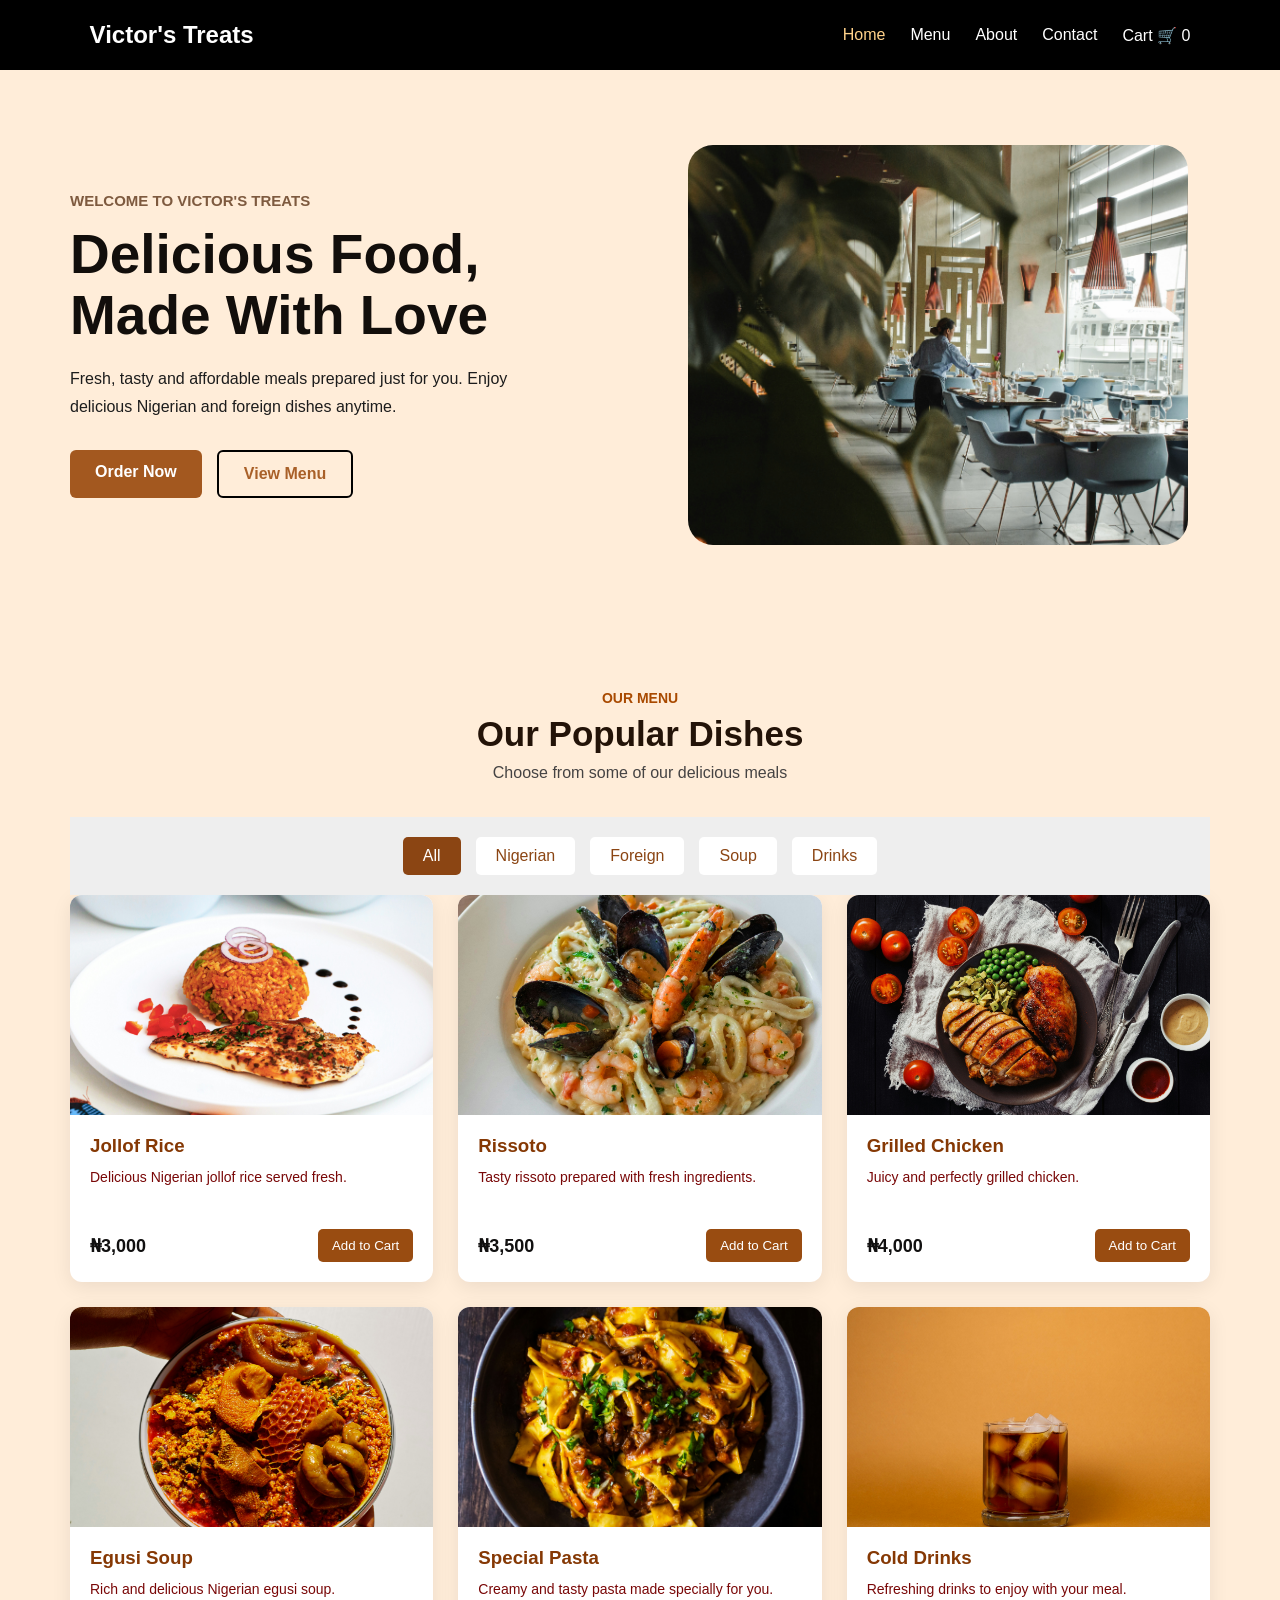
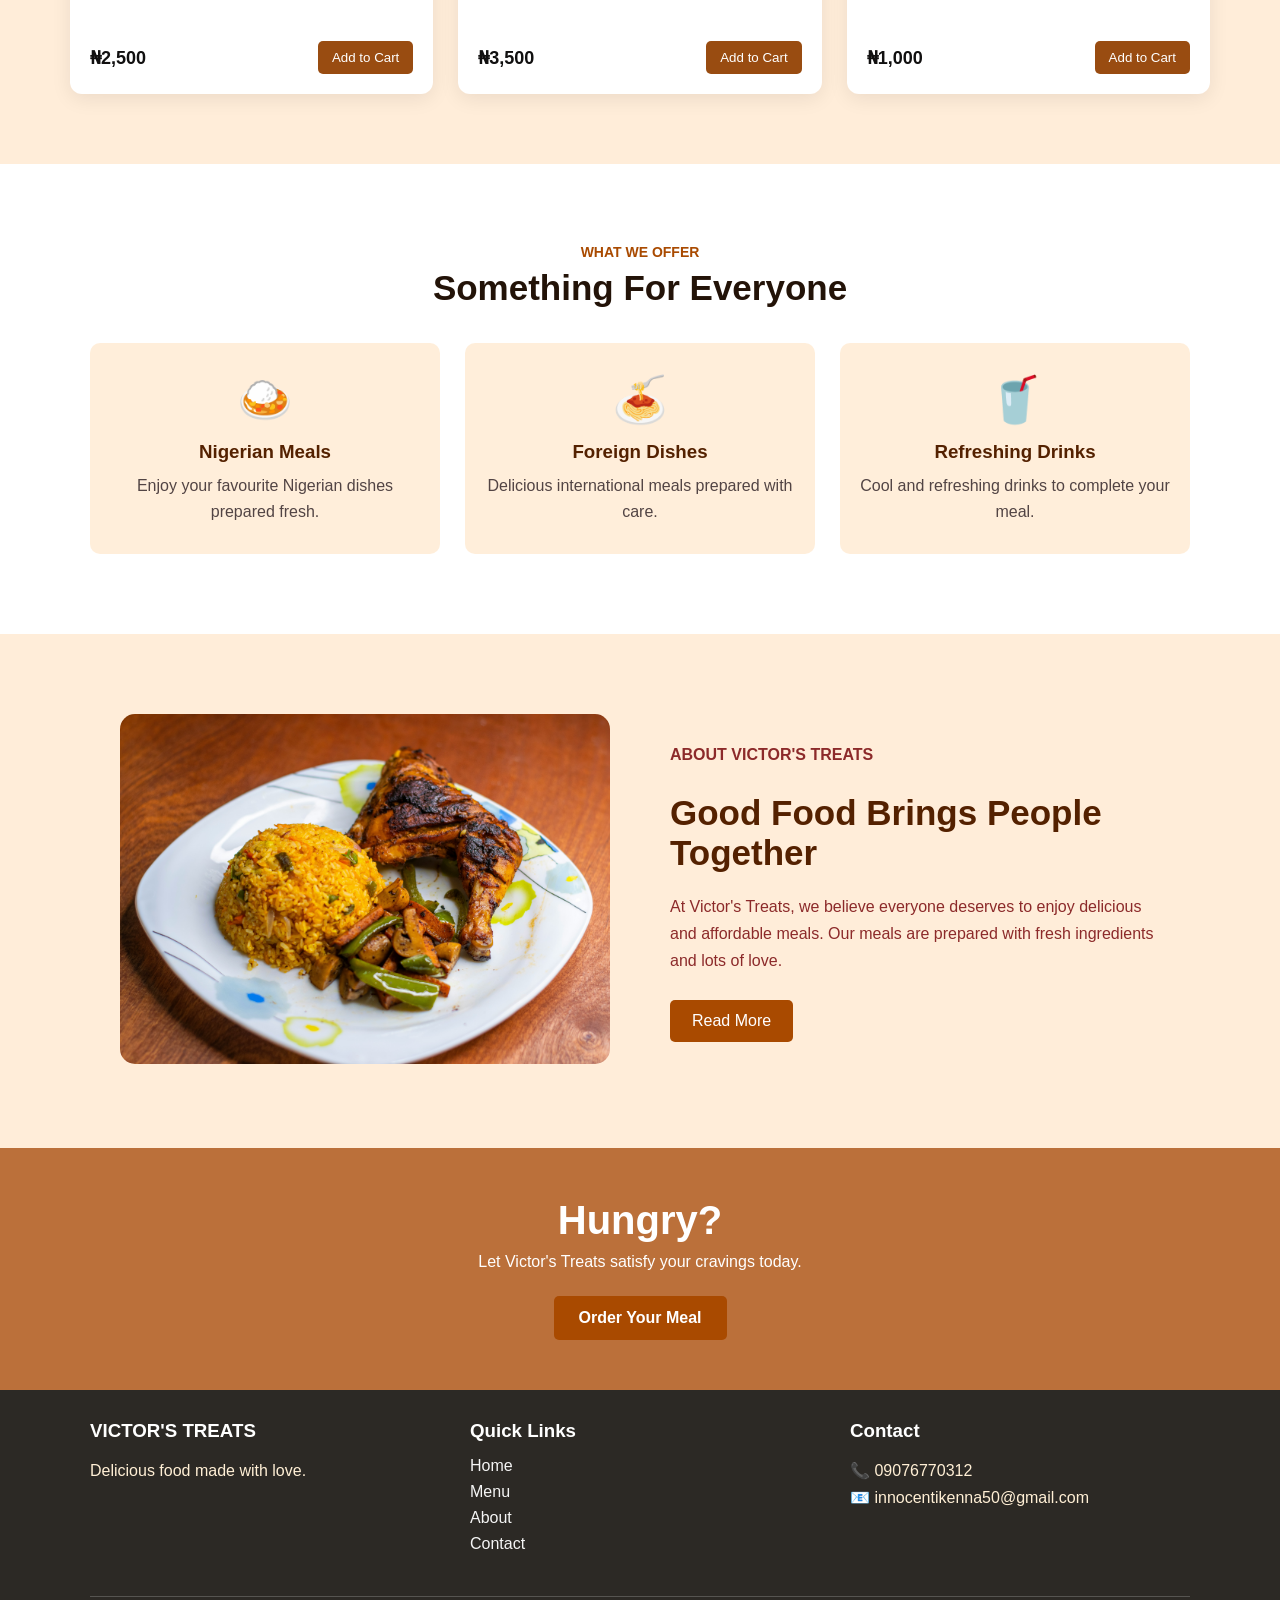
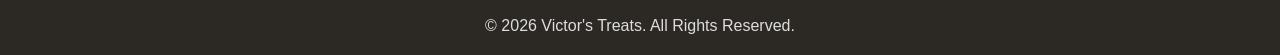
==== index.html @ 65d085de "first commit" ====
<!doctype html>
<html lang="en">
  <head>
    <meta charset="UTF-8" />
    <meta name="viewport" content="width=device-width, initial-scale=1.0" />
    <title>Victor's Treats | Home</title>

    <link rel="stylesheet" href="home.css" />
  </head>

  <body>
    <!-- HEADER -->
    <header>
      <div class="logo">Victor's Treats</div>

      <nav>
        <a href="index.html" class="active">Home</a>
        <a href="#menu">Menu</a>
        <a href="about.html">About</a>
        <a href="contact.html">Contact</a>
        <a href="cart.html">
          Cart 🛒
          <span id="cart-count">0</span>
        </a>
      </nav>
    </header>

    <!-- HERO SECTION -->
    <section class="hero">
      <div class="hero-text">
        <p class="welcome">WELCOME TO VICTOR'S TREATS</p>

        <h1>
          Delicious Food,<br />
          Made With Love
        </h1>

        <p class="hero-description">
          Fresh, tasty and affordable meals prepared just for you. Enjoy
          delicious Nigerian and foreign dishes anytime.
        </p>

        <div class="hero-buttons">
          <a href="#menu" class="order-btn">Order Now</a>
          <a href="#menu" class="menu-btn">View Menu</a>
        </div>
      </div>

      <div class="hero-image">
        <img src="img/home.jpg" alt="Delicious food" />
      </div>
    </section>

    <!-- MENU SECTION -->
    <section class="menu-section" id="menu">
      <div class="section-title">
        <p>OUR MENU</p>
        <h2>Our Popular Dishes</h2>
        <span>Choose from some of our delicious meals</span>
      </div>

      <!-- CATEGORY BUTTONS -->
      <div class="category">
        <button class="category-btn active" data-category="all">All</button>
        <button class="category-btn" data-category="nigerian">Nigerian</button>
        <button class="category-btn" data-category="foreign">Foreign</button>
        <button class="category-btn" data-category="soup">Soup</button>
        <button class="category-btn" data-category="drinks">Drinks</button>
      </div>

      <div class="food-container">
        <div class="food-card" data-category="nigerian">
          <img src="img/jollof.jpg" alt="Jollof Rice" />

          <div class="food-info">
            <h3>Jollof Rice</h3>
            <p>Delicious Nigerian jollof rice served fresh.</p>
            <div class="food-bottom">
              <strong>₦3,000</strong>

              <button class="add-cart">Add to Cart</button>
            </div>
          </div>
        </div>

        <div class="food-card" data-category="foreign">
          <img src="img/rissoto.jpg" alt="Fried Rice" />

          <div class="food-info">
            <h3>Rissoto</h3>

            <p>Tasty rissoto prepared with fresh ingredients.</p>

            <div class="food-bottom">
              <strong>₦3,500</strong>

              <button class="add-cart">Add to Cart</button>
            </div>
          </div>
        </div>

        <div class="food-card" data-category="nigerian">
          <img src="img/chicken.jpg" alt="Chicken" />
          <div class="food-info">
            <h3>Grilled Chicken</h3>

            <p>Juicy and perfectly grilled chicken.</p>

            <div class="food-bottom">
              <strong>₦4,000</strong>

              <button class="add-cart">Add to Cart</button>
            </div>
          </div>
        </div>

        <div class="food-card" data-category="soup">
          <img src="img/soup.jpg" alt="Soup" />

          <div class="food-info">
            <h3>Egusi Soup</h3>

            <p>Rich and delicious Nigerian egusi soup.</p>

            <div class="food-bottom">
              <strong>₦2,500</strong>

              <button class="add-cart">Add to Cart</button>
            </div>
          </div>
        </div>

        <div class="food-card" data-category="foreign">
          <img src="img/pasta.jpg" alt="Pasta" />

          <div class="food-info">
            <h3>Special Pasta</h3>

            <p>Creamy and tasty pasta made specially for you.</p>

            <div class="food-bottom">
              <strong>₦3,500</strong>

              <button class="add-cart">Add to Cart</button>
            </div>
          </div>
        </div>

        <div class="food-card" data-category="drinks">
          <img src="img/drink.jpg" alt="Cold Drink" />

          <div class="food-info">
            <h3>Cold Drinks</h3>

            <p>Refreshing drinks to enjoy with your meal.</p>

            <div class="food-bottom">
              <strong>₦1,000</strong>

              <button class="add-cart">Add to Cart</button>
            </div>
          </div>
        </div>
      </div>
    </section>

    <section class="offer-section">
      <div class="section-title">
        <p>WHAT WE OFFER</p>
        <h2>Something For Everyone</h2>
      </div>

      <div class="offer-container">
        <div class="offer-card">
          <div class="offer-icon">🍛</div>
          <h3>Nigerian Meals</h3>
          <p>Enjoy your favourite Nigerian dishes prepared fresh.</p>
        </div>

        <div class="offer-card">
          <div class="offer-icon">🍝</div>
          <h3>Foreign Dishes</h3>
          <p>Delicious international meals prepared with care.</p>
        </div>

        <div class="offer-card">
          <div class="offer-icon">🥤</div>
          <h3>Refreshing Drinks</h3>
          <p>Cool and refreshing drinks to complete your meal.</p>
        </div>
      </div>
    </section>

    <!-- ABOUT PREVIEW -->
    <section class="about-preview">
      <div class="about-image">
        <img src="img/friedrice.jpg" alt="Victor's Treats" />
      </div>

      <div class="about-text">
        <p class="small-heading">ABOUT VICTOR'S TREATS</p>
        <h2>Good Food Brings People Together</h2>
        <p>
          At Victor's Treats, we believe everyone deserves to enjoy delicious
          and affordable meals. Our meals are prepared with fresh ingredients
          and lots of love.
        </p>

        <a href="about.html" class="read-more"> Read More </a>
      </div>
    </section>

    <!-- CALL TO ACTION -->
    <section class="cta">
      <h2>Hungry?</h2>
      <p>Let Victor's Treats satisfy your cravings today.</p>
      <a href="#menu"> Order Your Meal </a>
    </section>

    <footer>
      <div class="footer-content">
        <div>
          <h3>VICTOR'S TREATS</h3>

          <p>Delicious food made with love.</p>
        </div>

        <div>
          <h3>Quick Links</h3>

          <a href="home.html">Home</a>
          <a href="#menu">Menu</a>
          <a href="about.html">About</a>
          <a href="contact.html">Contact</a>
        </div>

        <div>
          <h3>Contact</h3>

          <p>📞 09076770312</p>
          <p>📧 innocentikenna50@gmail.com</p>
        </div>
      </div>

      <div class="copyright">
        <p>© 2026 Victor's Treats. All Rights Reserved.</p>
      </div>
    </footer>

    <script src="home.js"></script>
  </body>
</html>
---- home.css ----
* {
  margin: 0;
  padding: 0;
  box-sizing: border-box;
}

html {
  scroll-behavior: smooth;
}

body {
  font-family: Arial, sans-serif;
  background: rgba(255, 228, 196, 0.63);
  color: #333;
  overflow-x: hidden;
}

header {
  position: sticky;
  top: 0;
  z-index: 1000;

  width: 100%;
  min-height: 70px;

  display: flex;
  align-items: center;
  justify-content: space-between;

  padding: 15px 7%;

  background: black;
}

.logo {
  color: white;
  font-size: 24px;
  font-weight: bold;
}

nav {
  display: flex;
  align-items: center;
  gap: 25px;
}

nav a {
  color: white;
  text-decoration: none;
  font-size: 16px;
  transition: 0.3s;
}

nav a:hover,
nav a.active {
  color: #ffd28a;
}

.category {
  position: sticky;
  top: 70px;
  z-index: 900;

  display: flex;
  justify-content: center;
  gap: 15px;

  padding: 20px;
  background-color: #eee;
}

.category-btn {
  padding: 10px 20px;
  border: none;
  border-radius: 5px;

  background-color: white;
  color: #8b4513;

  cursor: pointer;
  font-size: 16px;
}

.category-btn:hover {
  background-color: #8b4513;
  color: white;
}

.category-btn.active {
  background-color: #8b4513;
  color: white;
}

/*HERO*/
.hero {
  width: 100%;
  max-width: 1200px;
  margin: auto;

  min-height: 550px;

  padding: 70px 30px;

  display: flex;
  align-items: center;
  justify-content: space-between;

  gap: 50px;
}

.hero-text {
  flex: 1;
}

.welcome {
  color: #7e5a3f;
  font-size: 15px;
  font-weight: bold;
  margin-bottom: 15px;
}

.hero h1 {
  font-size: 55px;
  line-height: 1.1;
  color: #120e0b;
  margin-bottom: 20px;
}

.hero-description {
  max-width: 500px;
  line-height: 1.7;
  color: #1c1c1c;
  margin-bottom: 30px;
}

.hero-buttons {
  display: flex;
  gap: 15px;
}

.order-btn,
.menu-btn {
  padding: 13px 25px;
  border-radius: 6px;
  text-decoration: none;
  font-weight: bold;
}

.order-btn {
  background: #a3581f;
  color: white;
}

.menu-btn {
  border: 2px solid #000000;
  color: #a96028;
}

.order-btn:hover {
  background: #7d3500;
}

.menu-btn:hover {
  background: #a3581f;
  color: white;
}

.hero-image {
  flex: 1;
  display: flex;
  justify-content: center;
}

.hero-image img {
  width: 100%;
  max-width: 500px;
  height: 400px;

  object-fit: cover;

  border-radius: 25px;
}

/*SECTION TITLE*/

.section-title {
  text-align: center;
  margin-bottom: 35px;
}

.section-title p {
  color: #a94a00;
  font-size: 14px;
  font-weight: bold;
  margin-bottom: 8px;
}

.section-title h2 {
  font-size: 35px;
  color: #231308;
  margin-bottom: 10px;
}

.section-title span {
  color: #454343;
}

/* MENU*/

.menu-section {
  width: 100%;
  max-width: 1200px;
  margin: auto;
  padding: 70px 30px;
}

/* CATEGORY BUTTONS */
.category {
  position: sticky;
  top: 70px;
  z-index: 900;

  display: flex;
  justify-content: center;
  gap: 15px;

  padding: 20px;
  background-color: #eee;
}

.category-btn {
  padding: 10px 20px;
  border: none;
  border-radius: 5px;

  background-color: white;
  color: #8b4513;

  cursor: pointer;
  font-size: 16px;
}

.category-btn:hover {
  background-color: #8b4513;
  color: white;
}

.category-btn.active {
  background-color: #8b4513;
  color: white;
}
/* FOOD GRID */
.food-container {
  width: 100%;
  display: grid;
  grid-template-columns: repeat(3, 1fr);
  gap: 25px;
}

/* FOOD CARD */
.food-card {
  background: white;
  border-radius: 12px;
  overflow: hidden;
  box-shadow: 0 5px 20px rgba(0, 0, 0, 0.08);
  transition: 0.3s;
}

.food-card:hover {
  transform: translateY(-5px);
  box-shadow: 0 10px 25px rgba(0, 0, 0, 0.12);
}

.food-card > img {
  width: 100%;
  height: 220px;
  object-fit: cover;
  display: block;
}

.food-info {
  padding: 20px;
}

.food-info h3 {
  color: #853804;
  margin-bottom: 10px;
}

.food-info p {
  color: #790707;
  line-height: 1.5;
  font-size: 14px;
  min-height: 42px;
}

.food-bottom {
  display: flex;
  justify-content: space-between;
  align-items: center;
  margin-top: 20px;
}

.food-bottom strong {
  color: #111010;
  font-size: 18px;
}

.add-cart {
  border: none;
  background: #994c11;
  color: white;
  padding: 9px 14px;
  border-radius: 5px;
  cursor: pointer;
}

.add-cart:hover {
  background: #411d03;
}



.offer-section {
  width: 100%;
  padding: 80px 7%;
  background: white;
}

.offer-container {
  max-width: 1100px;
  margin: auto;
  display: grid;
  grid-template-columns: repeat(3, 1fr);
  gap: 25px;
}

.offer-card {
  text-align: center;
  padding: 30px 20px;
  border-radius: 10px;
  background: rgba(255, 228, 196, 0.63);
}

.offer-icon {
  font-size: 45px;
  margin-bottom: 15px;
}

.offer-card h3 {
  color: #542100;
  margin-bottom: 10px;
}

.offer-card p {
  color: #524444;
  line-height: 1.6;
}


.about-preview {
  max-width: 1100px;
  margin: auto;
  padding: 80px 30px;
  display: flex;
  align-items: center;
  gap: 60px;
}

.about-image {
  flex: 1;
}

.about-image img {
  width: 100%;
  height: 350px;
  object-fit: cover;
  border-radius: 15px;
}

.about-text {
  flex: 1;
}

.small-heading {
  color: #4d433b;
  font-weight: bold;

  margin-bottom: 10px;
}

.about-text h2 {
  color: #542100;
  font-size: 35px;

  margin-bottom: 20px;
}

.about-text p {
  line-height: 1.7;
  color: #8c2a2a;
  margin-bottom: 25px;
}

.read-more {
  display: inline-block;
  padding: 12px 22px;
  background: #a94a00;
  color: white;
  text-decoration: none;
  border-radius: 5px;
}

.cta {
  text-align: center;
  padding: 50px 20px;
  background: #bb703a;
  color: white;
}

.cta h2 {
  font-size: 40px;
  margin-bottom: 10px;
}

.cta p {
  margin-bottom: 25px;
}

.cta a {
  display: inline-block;
  padding: 13px 25px;
  background: #a94a00;
  color: white;
  text-decoration: none;
  border-radius: 5px;
  font-weight: bold;
}

footer {
  background: rgba(0, 0, 0, 0.829);
  color: white;
  padding: 30px 7% 20px;
}

.footer-content {
  max-width: 1100px;
  margin: auto;
  display: grid;
  grid-template-columns: repeat(3, 1fr);
  gap: 40px;
}

.footer-content h3 {
  margin-bottom: 15px;
}

.footer-content p {
  color: papayawhip;
  line-height: 1.7;
}

.footer-content a {
  display: block;
  color: whitesmoke;
  text-decoration: none;
  margin-bottom: 8px;
}

.footer-content a:hover {
  color: #ffd28a;
}

.copyright {
  text-align: center;
  border-top: 1px solid rgba(255, 255, 255, 0.2);
  margin-top: 35px;
  padding-top: 20px;
  color: #ddd;
}

@media (max-width: 900px) {
  .hero {
    flex-direction: column;
    text-align: center;
  }

  .hero-description {
    margin-left: auto;
    margin-right: auto;
  }

  .hero-buttons {
    justify-content: center;
  }

  .hero h1 {
    font-size: 45px;
  }

  .food-container {
    grid-template-columns: repeat(2, 1fr);
  }

  .offer-container {
    grid-template-columns: repeat(2, 1fr);
  }

  .about-preview {
    flex-direction: column;
  }
}

@media (max-width: 600px) {
  header {
    flex-direction: column;

    gap: 15px;
  }

  nav {
    flex-wrap: wrap;
    justify-content: center;
    gap: 12px;
  }

  .hero {
    padding-top: 40px;
  }

  .hero h1 {
    font-size: 38px;
  }

  .hero-image img {
    height: 300px;
  }

  .food-container {
    grid-template-columns: 1fr;
  }

  .offer-container {
    grid-template-columns: 1fr;
  }
  
  .footer-content {
    grid-template-columns: 1fr;
    text-align: center;
  }
}
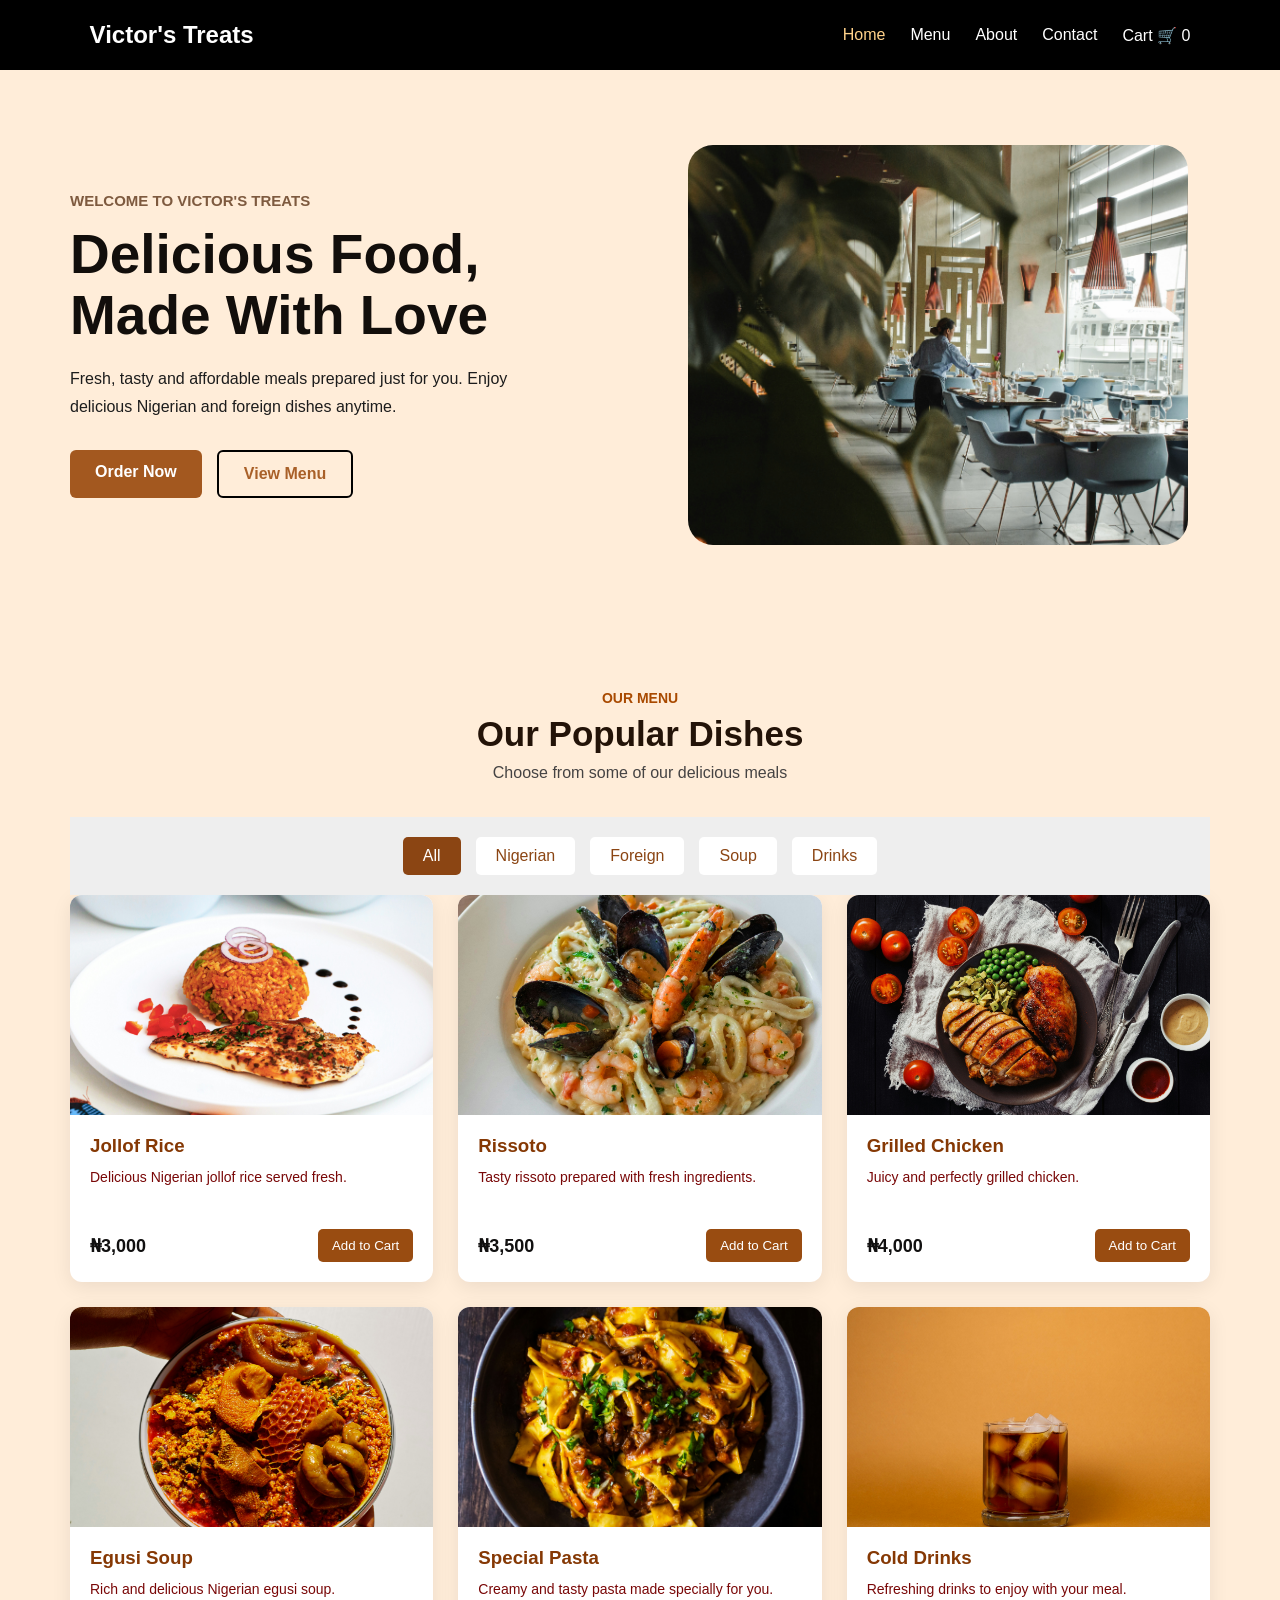
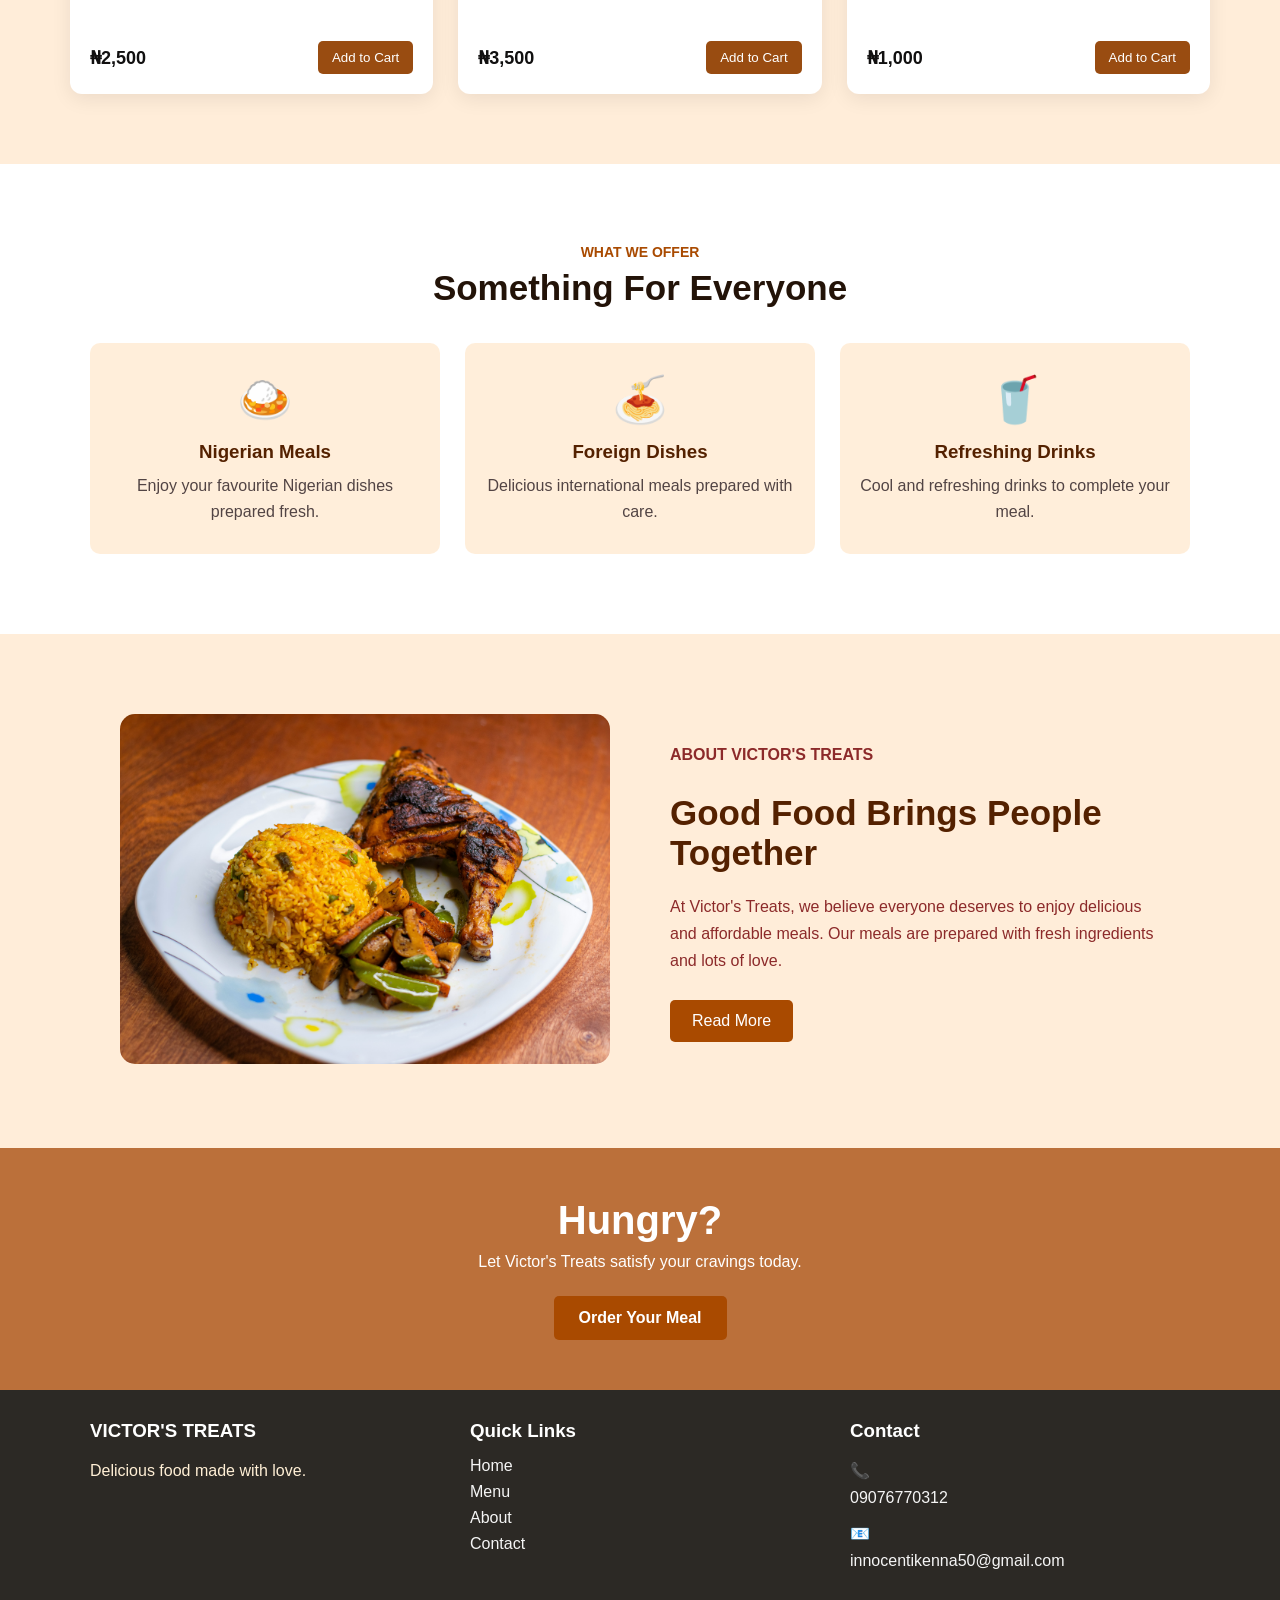
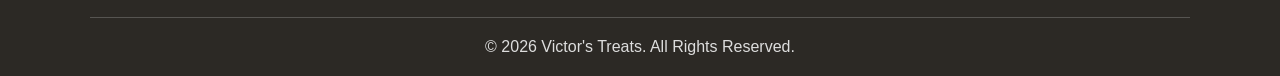
==== commit 50190f27: "fix links and delivery fee" ====
--- a/index.html
+++ b/index.html
@@ -84,7 +84,7 @@
         </div>
 
         <div class="food-card" data-category="foreign">
-          <img src="img/rissoto.jpg" alt="Fried Rice" />
+          <img src="img/rissoto.jpg" alt="Rissoto" />
 
           <div class="food-info">
             <h3>Rissoto</h3>
@@ -228,7 +228,7 @@
         <div>
           <h3>Quick Links</h3>
 
-          <a href="home.html">Home</a>
+          <a href="index.html">Home</a>
           <a href="#menu">Menu</a>
           <a href="about.html">About</a>
           <a href="contact.html">Contact</a>
@@ -237,8 +237,13 @@
         <div>
           <h3>Contact</h3>
 
-          <p>📞 09076770312</p>
-          <p>📧 innocentikenna50@gmail.com</p>
+          <p>📞 <a href="tel:09076770312">09076770312</a></p>
+          <p>
+            📧
+            <a href="mailto:innocentikenna50@gmail.com"
+              >innocentikenna50@gmail.com</a
+            >
+          </p>
         </div>
       </div>
 
@@ -247,6 +252,7 @@
       </div>
     </footer>
 
+    <script src="common.js"></script>
     <script src="home.js"></script>
   </body>
 </html>
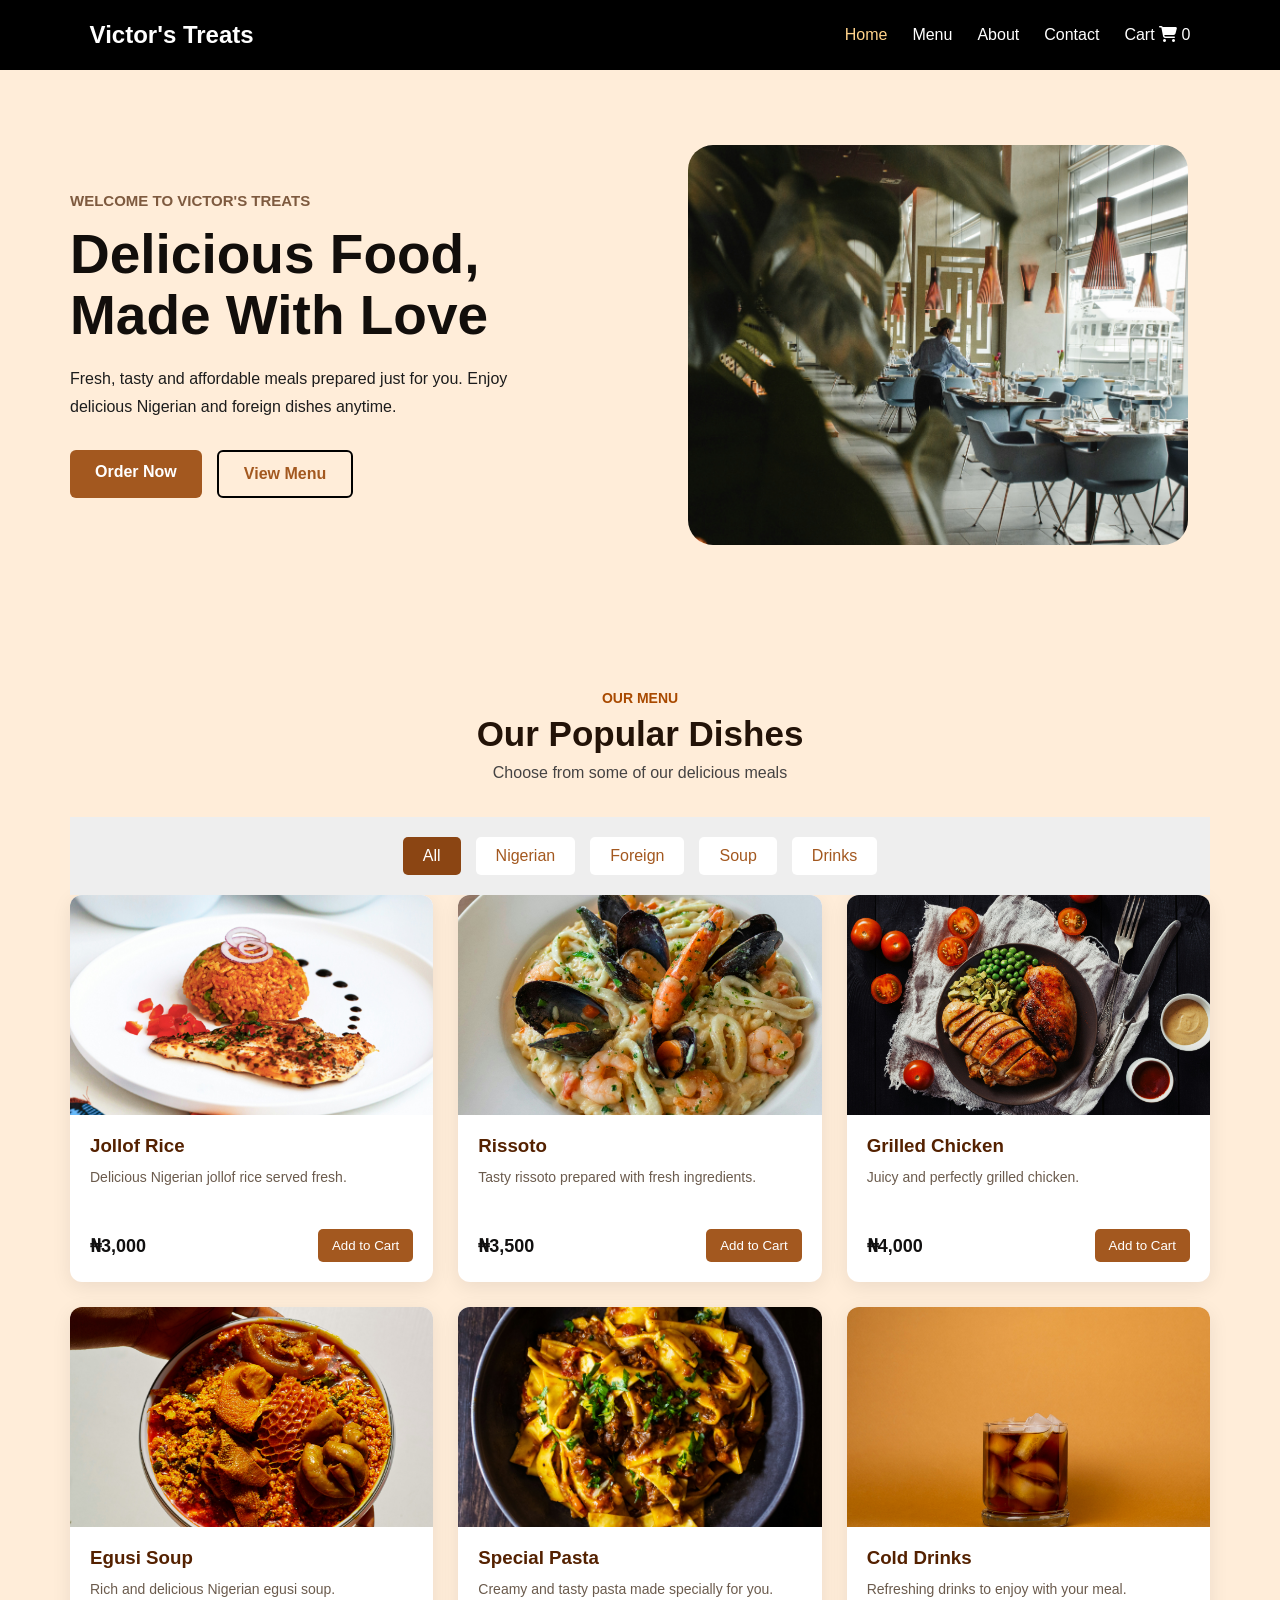
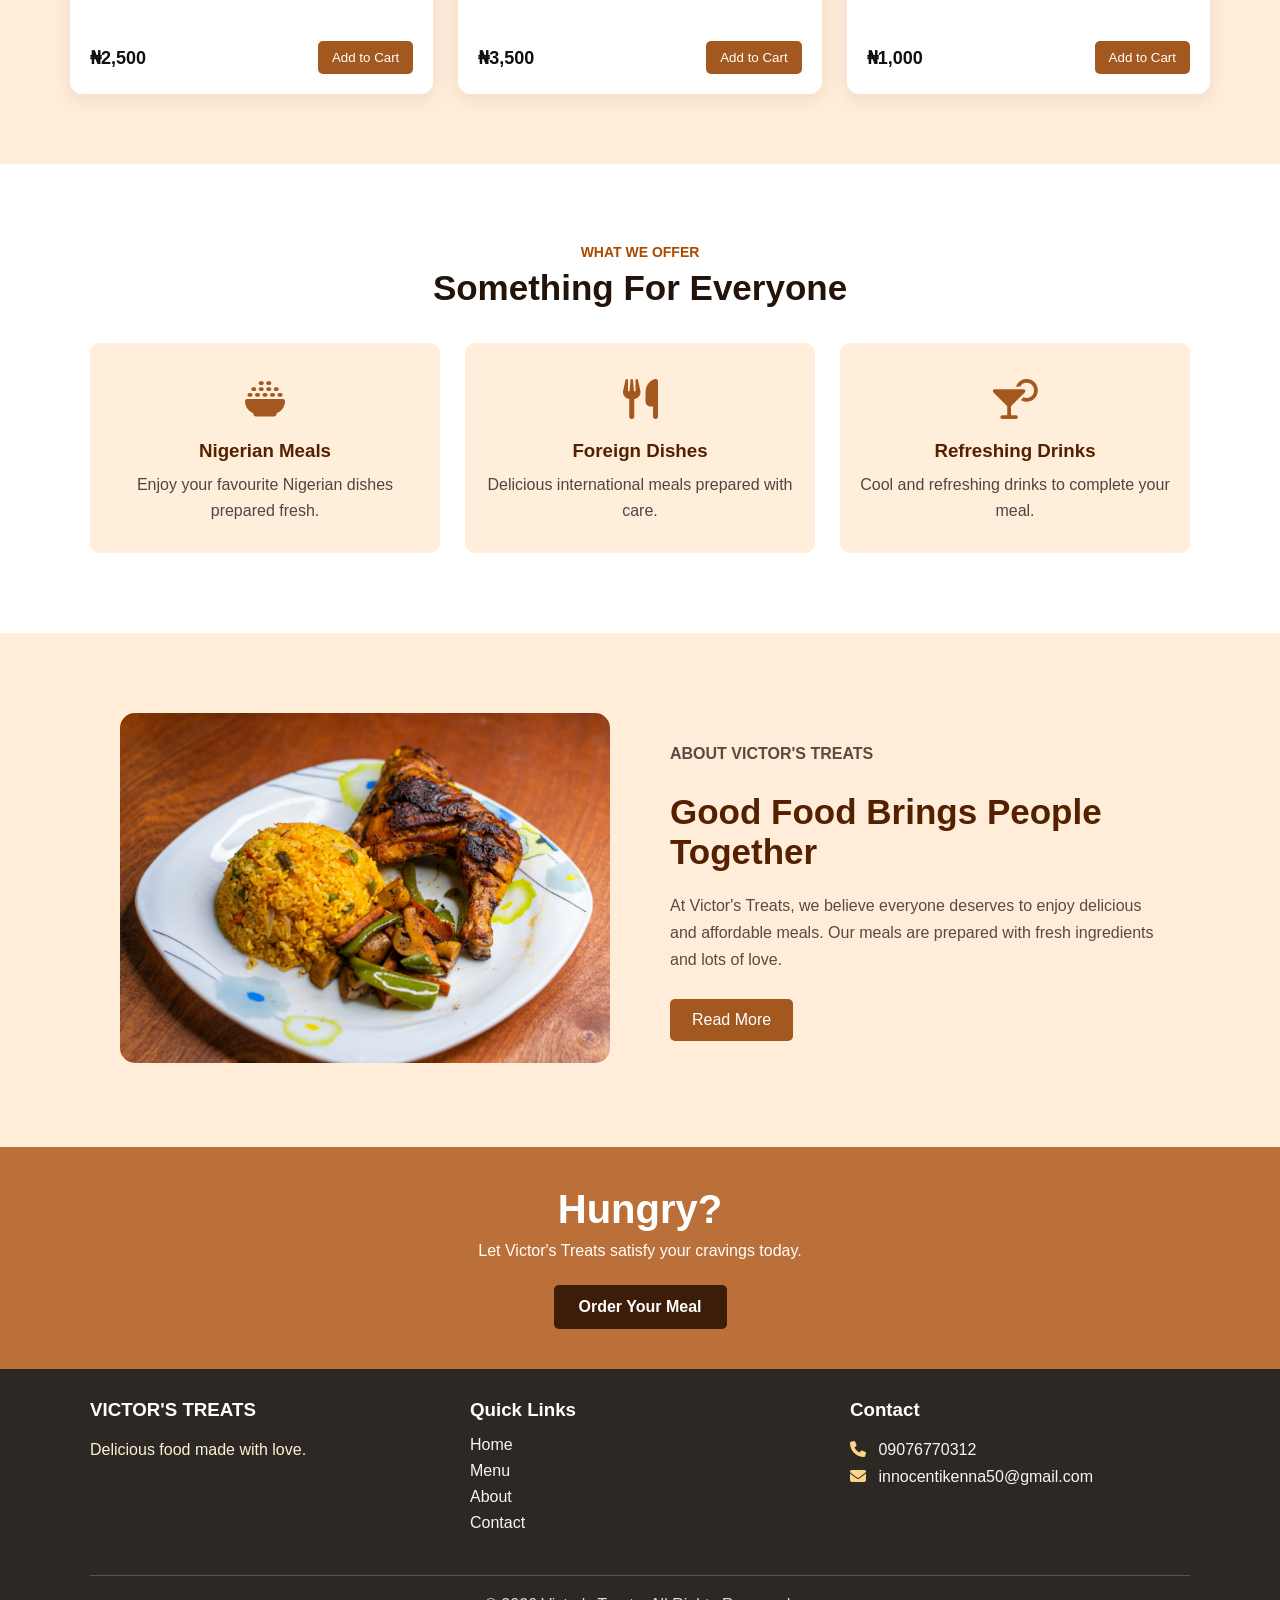
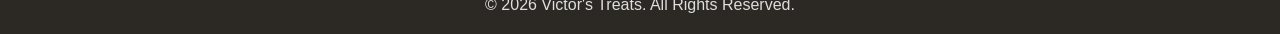
==== commit be083464: "final fixes" ====
--- a/index.html
+++ b/index.html
@@ -4,7 +4,10 @@
     <meta charset="UTF-8" />
     <meta name="viewport" content="width=device-width, initial-scale=1.0" />
     <title>Victor's Treats | Home</title>
-
+    <link
+      rel="stylesheet"
+      href="https://cdnjs.cloudflare.com/ajax/libs/font-awesome/6.5.1/css/all.min.css"
+    />
     <link rel="stylesheet" href="home.css" />
   </head>
 
@@ -19,7 +22,7 @@
         <a href="about.html">About</a>
         <a href="contact.html">Contact</a>
         <a href="cart.html">
-          Cart 🛒
+          Cart <i class="fa-solid fa-cart-shopping"></i>
           <span id="cart-count">0</span>
         </a>
       </nav>
@@ -172,19 +175,21 @@
 
       <div class="offer-container">
         <div class="offer-card">
-          <div class="offer-icon">🍛</div>
+          <div class="offer-icon"><i class="fa-solid fa-bowl-rice"></i></div>
           <h3>Nigerian Meals</h3>
           <p>Enjoy your favourite Nigerian dishes prepared fresh.</p>
         </div>
 
         <div class="offer-card">
-          <div class="offer-icon">🍝</div>
+          <div class="offer-icon"><i class="fa-solid fa-utensils"></i></div>
           <h3>Foreign Dishes</h3>
           <p>Delicious international meals prepared with care.</p>
         </div>
 
         <div class="offer-card">
-          <div class="offer-icon">🥤</div>
+          <div class="offer-icon">
+            <i class="fa-solid fa-martini-glass-citrus"></i>
+          </div>
           <h3>Refreshing Drinks</h3>
           <p>Cool and refreshing drinks to complete your meal.</p>
         </div>
@@ -237,9 +242,12 @@
         <div>
           <h3>Contact</h3>
 
-          <p>📞 <a href="tel:09076770312">09076770312</a></p>
           <p>
-            📧
+            <i class="fa-solid fa-phone"></i>
+            <a href="tel:09076770312">09076770312</a>
+          </p>
+          <p>
+            <i class="fa-solid fa-envelope"></i>
             <a href="mailto:innocentikenna50@gmail.com"
               >innocentikenna50@gmail.com</a
             >
--- a/home.css
+++ b/home.css
@@ -1,11 +1,12 @@
+html {
+  scroll-behavior: smooth;
+  scroll-padding-top: 100px;
+}
+
 * {
   margin: 0;
   padding: 0;
   box-sizing: border-box;
-}
-
-html {
-  scroll-behavior: smooth;
 }
 
 body {
@@ -26,9 +27,7 @@
   display: flex;
   align-items: center;
   justify-content: space-between;
-
   padding: 15px 7%;
-
   background: black;
 }
 
@@ -56,6 +55,7 @@
   color: #ffd28a;
 }
 
+/* category */
 .category {
   position: sticky;
   top: 70px;
@@ -75,14 +75,14 @@
   border-radius: 5px;
 
   background-color: white;
-  color: #8b4513;
+  color: #a3581f;
 
   cursor: pointer;
   font-size: 16px;
 }
 
 .category-btn:hover {
-  background-color: #8b4513;
+  background-color: #a3581f;
   color: white;
 }
 
@@ -153,7 +153,7 @@
 
 .menu-btn {
   border: 2px solid #000000;
-  color: #a96028;
+  color: #a3581f;
 }
 
 .order-btn:hover {
@@ -214,41 +214,6 @@
   padding: 70px 30px;
 }
 
-/* CATEGORY BUTTONS */
-.category {
-  position: sticky;
-  top: 70px;
-  z-index: 900;
-
-  display: flex;
-  justify-content: center;
-  gap: 15px;
-
-  padding: 20px;
-  background-color: #eee;
-}
-
-.category-btn {
-  padding: 10px 20px;
-  border: none;
-  border-radius: 5px;
-
-  background-color: white;
-  color: #8b4513;
-
-  cursor: pointer;
-  font-size: 16px;
-}
-
-.category-btn:hover {
-  background-color: #8b4513;
-  color: white;
-}
-
-.category-btn.active {
-  background-color: #8b4513;
-  color: white;
-}
 /* FOOD GRID */
 .food-container {
   width: 100%;
@@ -283,12 +248,12 @@
 }
 
 .food-info h3 {
-  color: #853804;
+  color: #542100;
   margin-bottom: 10px;
 }
 
 .food-info p {
-  color: #790707;
+  color: #6b5b4d;
   line-height: 1.5;
   font-size: 14px;
   min-height: 42px;
@@ -308,7 +273,7 @@
 
 .add-cart {
   border: none;
-  background: #994c11;
+  background: #a3581f;
   color: white;
   padding: 9px 14px;
   border-radius: 5px;
@@ -316,10 +281,8 @@
 }
 
 .add-cart:hover {
-  background: #411d03;
-}
-
-
+  background: #7d3500;
+}
 
 .offer-section {
   width: 100%;
@@ -357,7 +320,6 @@
   line-height: 1.6;
 }
 
-
 .about-preview {
   max-width: 1100px;
   margin: auto;
@@ -398,14 +360,14 @@
 
 .about-text p {
   line-height: 1.7;
-  color: #8c2a2a;
+  color: #5a4a3f;
   margin-bottom: 25px;
 }
 
 .read-more {
   display: inline-block;
   padding: 12px 22px;
-  background: #a94a00;
+  background: #a3581f;
   color: white;
   text-decoration: none;
   border-radius: 5px;
@@ -413,7 +375,7 @@
 
 .cta {
   text-align: center;
-  padding: 50px 20px;
+  padding: 40px 20px;
   background: #bb703a;
   color: white;
 }
@@ -430,7 +392,7 @@
 .cta a {
   display: inline-block;
   padding: 13px 25px;
-  background: #a94a00;
+  background: #3b1d08;
   color: white;
   text-decoration: none;
   border-radius: 5px;
@@ -471,6 +433,15 @@
   color: #ffd28a;
 }
 
+.footer-content p a {
+  display: inline;
+  margin-bottom: 0;
+}
+.footer-content i {
+  color: #ffd28a;
+  margin-right: 8px;
+}
+
 .copyright {
   text-align: center;
   border-top: 1px solid rgba(255, 255, 255, 0.2);
@@ -479,6 +450,11 @@
   color: #ddd;
 }
 
+.offer-icon i {
+  color: #a3581f;
+  font-size: 40px;
+}
+
 @media (max-width: 900px) {
   .hero {
     flex-direction: column;
@@ -514,7 +490,6 @@
 @media (max-width: 600px) {
   header {
     flex-direction: column;
-
     gap: 15px;
   }
 
@@ -523,9 +498,49 @@
     justify-content: center;
     gap: 12px;
   }
+  html {
+    scroll-padding-top: 120px;
+  }
+
+  .category {
+    position: static;
+    flex-wrap: wrap;
+    padding: 15px;
+    gap: 10px;
+  }
+
+  .category-btn {
+    padding: 8px 14px;
+    font-size: 14px;
+  }
 
   .hero {
-    padding-top: 40px;
+    padding: 40px 20px;
+    min-height: auto;
+    gap: 30px;
+  }
+
+  .hero-buttons {
+    flex-wrap: wrap;
+    justify-content: center;
+  }
+
+  .menu-section,
+  .about-preview {
+    padding: 50px 20px;
+  }
+
+  .offer-section {
+    padding: 50px 5%;
+  }
+
+  .section-title h2,
+  .about-text h2 {
+    font-size: 28px;
+  }
+
+  .cta h2 {
+    font-size: 30px;
   }
 
   .hero h1 {
@@ -543,9 +558,19 @@
   .offer-container {
     grid-template-columns: 1fr;
   }
-  
+
   .footer-content {
     grid-template-columns: 1fr;
     text-align: center;
   }
 }
+
+@media (max-width: 400px) {
+  .logo {
+    font-size: 20px;
+  }
+
+  .hero h1 {
+    font-size: 32px;
+  }
+}
